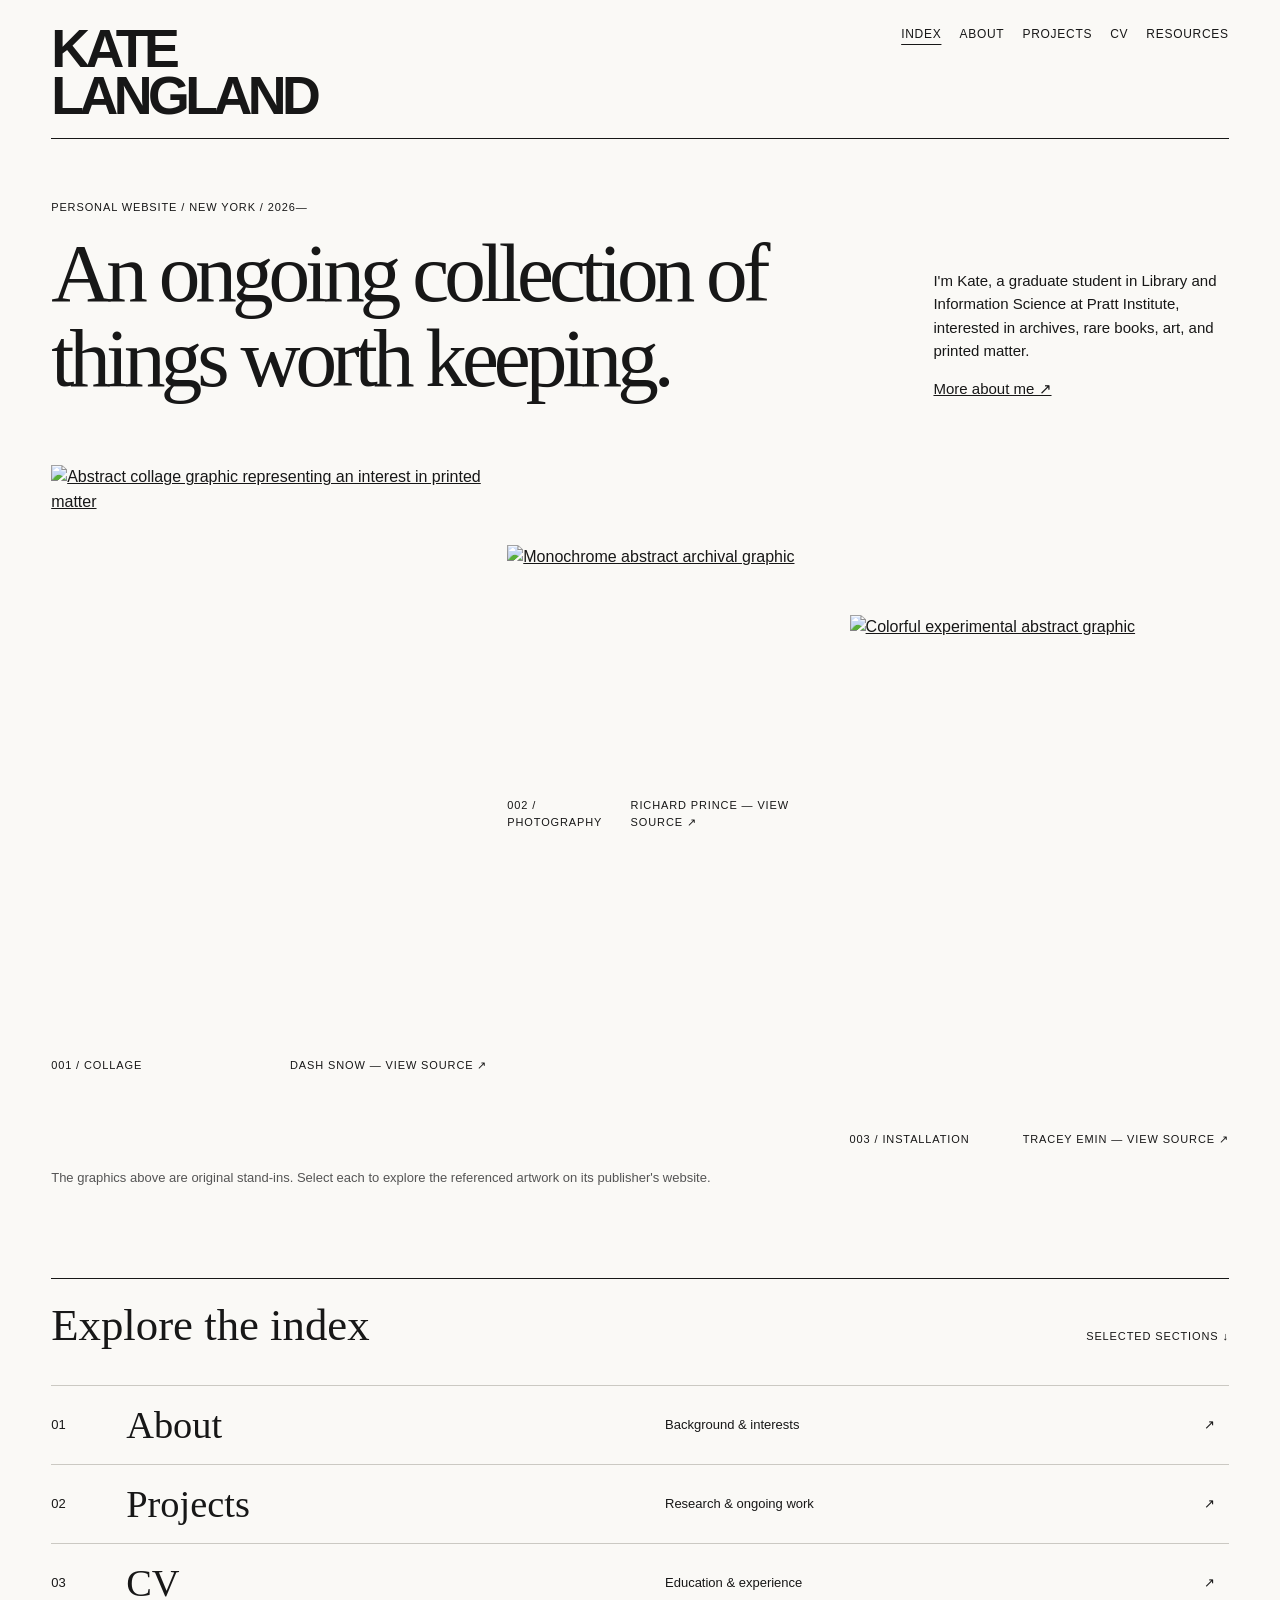
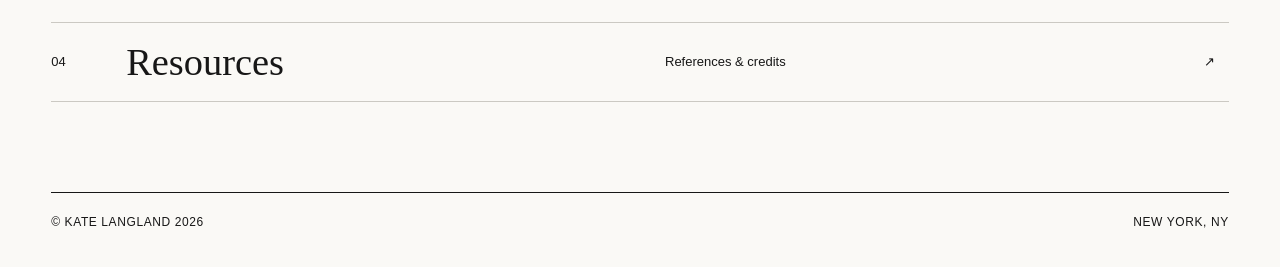
==== index.html @ 87a674a1 "Add files via upload" ====
<!DOCTYPE html>
<html lang="en">
<head>
<meta charset="utf-8">
<meta name="viewport" content="width=device-width, initial-scale=1">
<meta name="description" content="Kate Langland — library and information science, archives, books and art.">
<title>Index — Kate Langland</title>
<link rel="stylesheet" href="style.css">
</head>
<body><div class="wrap">
<header class="site-header"><a class="brand" href="index.html">KATE<br>LANGLAND</a><nav class="site-nav" aria-label="Main navigation"><a href="index.html" aria-current="page">Index</a><a href="about.html">About</a><a href="projects.html">Projects</a><a href="cv.html">CV</a><a href="resources.html">Resources</a></nav></header>
<main><section class="hero"><div><p class="eyebrow">Personal website / New York / 2026—</p><h1>An ongoing collection of things worth keeping.</h1></div><div class="hero-aside"><p>I'm Kate, a graduate student in Library and Information Science at Pratt Institute, interested in archives, rare books, art, and printed matter.</p><a href="about.html">More about me ↗</a></div></section>
<section class="gallery" aria-label="Visual index"><figure class="tall"><a href="https://americansuburbx.com/2011/10/dash-snow-collage.html"><img src="images/printed-matter.svg" alt="Abstract collage graphic representing an interest in printed matter"></a><figcaption class="caption">001 / Collage <span>Dash Snow — view source ↗</span></figcaption></figure><figure class="wide offset"><a href="https://lesoeuvres.pinaultcollection.com/en/artwork/untitled-fashion"><img src="images/archive-study.svg" alt="Monochrome abstract archival graphic"></a><figcaption class="caption">002 / Photography <span>Richard Prince — view source ↗</span></figcaption></figure><figure class="tall lower"><a href="https://www.faurschou.com/journal/tracey-emin-exorcism-of-the-last-painting-i-ever-made"><img src="images/visual-notes.svg" alt="Colorful experimental abstract graphic"></a><figcaption class="caption">003 / Installation <span>Tracey Emin — view source ↗</span></figcaption></figure></section>
<p class="small-note gallery-note">The graphics above are original stand-ins. Select each to explore the referenced artwork on its publisher's website.</p>
<section><div class="section-heading"><h2>Explore the index</h2><span class="eyebrow">Selected sections ↓</span></div><div class="index-list"><a class="index-entry" href="about.html"><span>01</span><strong>About</strong><span class="description">Background &amp; interests</span><span>↗</span></a><a class="index-entry" href="projects.html"><span>02</span><strong>Projects</strong><span class="description">Research &amp; ongoing work</span><span>↗</span></a><a class="index-entry" href="cv.html"><span>03</span><strong>CV</strong><span class="description">Education &amp; experience</span><span>↗</span></a><a class="index-entry" href="resources.html"><span>04</span><strong>Resources</strong><span class="description">References &amp; credits</span><span>↗</span></a></div></section></main>
<footer id="footer"><span>© Kate Langland 2026</span><span>New York, NY</span></footer>
</div></body></html>
---- style.css ----
/* Shared styles for all five pages */
:root { --ink:#171717; --paper:#faf9f6; --line:#cbc9c3; --accent:#b53828; }
* { box-sizing:border-box; }
html { scroll-behavior:smooth; }
body { margin:0; background:var(--paper); color:var(--ink); font:16px/1.55 Arial,Helvetica,sans-serif; }
a { color:inherit; }
a:hover { color:var(--accent); }
a:focus-visible { outline:2px solid var(--accent); outline-offset:4px; }
.wrap { max-width:1440px; margin:0 auto; padding:0 4vw; }
.site-header { display:flex; justify-content:space-between; align-items:flex-start; gap:24px; padding:25px 0 18px; border-bottom:1px solid var(--ink); }
.brand { font-weight:900; font-size:clamp(29px,4.2vw,62px); line-height:.88; letter-spacing:-.085em; text-decoration:none; }
.site-nav { display:flex; flex-wrap:wrap; gap:18px; font-size:12px; text-transform:uppercase; letter-spacing:.06em; }
.site-nav a { text-decoration:none; }
.site-nav a[aria-current="page"] { text-decoration:underline; text-underline-offset:6px; }
h1,h2,h3 { font-family:Georgia,'Times New Roman',serif; font-weight:400; }
p { margin-top:0; }
.eyebrow,.caption { font-size:11px; letter-spacing:.08em; text-transform:uppercase; }
.hero { display:grid; grid-template-columns:1.5fr .55fr; gap:6vw; align-items:end; padding:60px 0 65px; }
.hero h1 { font-size:clamp(48px,6.5vw,100px); letter-spacing:-.06em; line-height:1.02; margin:15px 0 0; }
.hero-aside { max-width:310px; font-size:15px; }
.gallery { display:grid; grid-template-columns:1.15fr .85fr 1fr; align-items:start; gap:20px; }
.gallery figure { margin:0; min-width:0; }
.gallery a { display:block; overflow:hidden; }
.gallery img { display:block; width:100%; object-fit:cover; transition:transform .25s ease; }
.gallery a:hover img { transform:scale(1.025); }
.gallery .tall img { aspect-ratio:3/4; }
.gallery .wide img { aspect-ratio:4/3; }
.gallery .offset { padding-top:80px; }
.gallery .lower { padding-top:150px; }
.caption { display:flex; justify-content:space-between; gap:12px; margin-top:10px; line-height:1.5; }
.gallery-note { margin-top:20px; }
.section-heading { display:flex; justify-content:space-between; align-items:baseline; border-top:1px solid var(--ink); padding-top:12px; margin:90px 0 25px; }
.section-heading h2 { margin:0; font-size:clamp(28px,3.5vw,48px); }
.index-list { border-top:1px solid var(--line); }
.index-entry { display:grid; grid-template-columns:60px 1fr 1fr 25px; gap:15px; align-items:center; border-bottom:1px solid var(--line); padding:17px 0; text-decoration:none; }
.index-entry strong { font:400 clamp(25px,3vw,43px) Georgia,serif; }
.index-entry span { font-size:13px; }
.page-title { font-size:clamp(55px,9vw,135px); line-height:1; letter-spacing:-.07em; margin:58px 0 48px; }
.page-layout { display:grid; grid-template-columns:1fr 1fr; gap:7vw; margin-bottom:70px; }
.lead { font:400 clamp(25px,3vw,42px)/1.2 Georgia,serif; letter-spacing:-.025em; }
.copy { max-width:650px; }
.copy h2 { font-size:28px; margin:30px 0 14px; }
.copy li { margin-bottom:14px; }
.small-note,.date { font-size:13px; color:#555; }
.intro { max-width:800px; margin-bottom:45px; }
.project { display:grid; grid-template-columns:60px 1fr 1fr; gap:20px; border-top:1px solid var(--line); padding:28px 0; }
.project:last-child { border-bottom:1px solid var(--line); }
.project h2 { font-size:clamp(28px,3.5vw,48px); margin:0; }
.project p { margin:0; }
.section-space { margin-top:60px; }
.cv-top { display:flex; justify-content:space-between; gap:25px; align-items:start; margin-bottom:45px; }
.contact { display:flex; flex-direction:column; gap:4px; text-align:right; overflow-wrap:anywhere; }
.cv-section { margin:40px 0; }
.cv-section>h2 { border-top:1px solid var(--ink); padding-top:14px; font-size:28px; }
table { border-collapse:collapse; width:100%; margin:20px 0 35px; }
th,td { border-bottom:1px solid var(--line); text-align:left; vertical-align:top; padding:14px 12px 14px 0; }
th { font-size:11px; text-transform:uppercase; letter-spacing:.06em; }
.job { display:grid; grid-template-columns:1fr 1.6fr; gap:25px; border-bottom:1px solid var(--line); padding:22px 0; }
.job h3 { font-size:24px; margin:0; }
.job p { margin:0 0 6px; }
.skill-list { display:flex; flex-wrap:wrap; gap:10px 28px; padding-left:18px; }
#resource-list { padding-left:20px; }
#footer { border-top:1px solid var(--ink); display:flex; justify-content:space-between; gap:20px; margin-top:90px; padding:20px 0 35px; font-size:12px; text-transform:uppercase; letter-spacing:.05em; }
@media (max-width:750px) { .site-header { display:block; } .site-nav { margin-top:24px; gap:12px; } .hero,.page-layout { grid-template-columns:1fr; } .hero { padding:42px 0; } .gallery { grid-template-columns:1fr 1fr; gap:12px; } .gallery .offset,.gallery .lower { padding-top:0; } .gallery figure:last-child { grid-column:1/-1; width:70%; margin-left:auto; } .caption { display:block; } .caption span { display:block; } .index-entry { grid-template-columns:36px 1fr 20px; } .index-entry .description { display:none; } .project { grid-template-columns:35px 1fr; } .project p { grid-column:2; } .cv-top { display:block; } .contact { text-align:left; } .job { grid-template-columns:1fr; gap:8px; } .section-heading { margin-top:60px; } #footer { flex-direction:column; } }
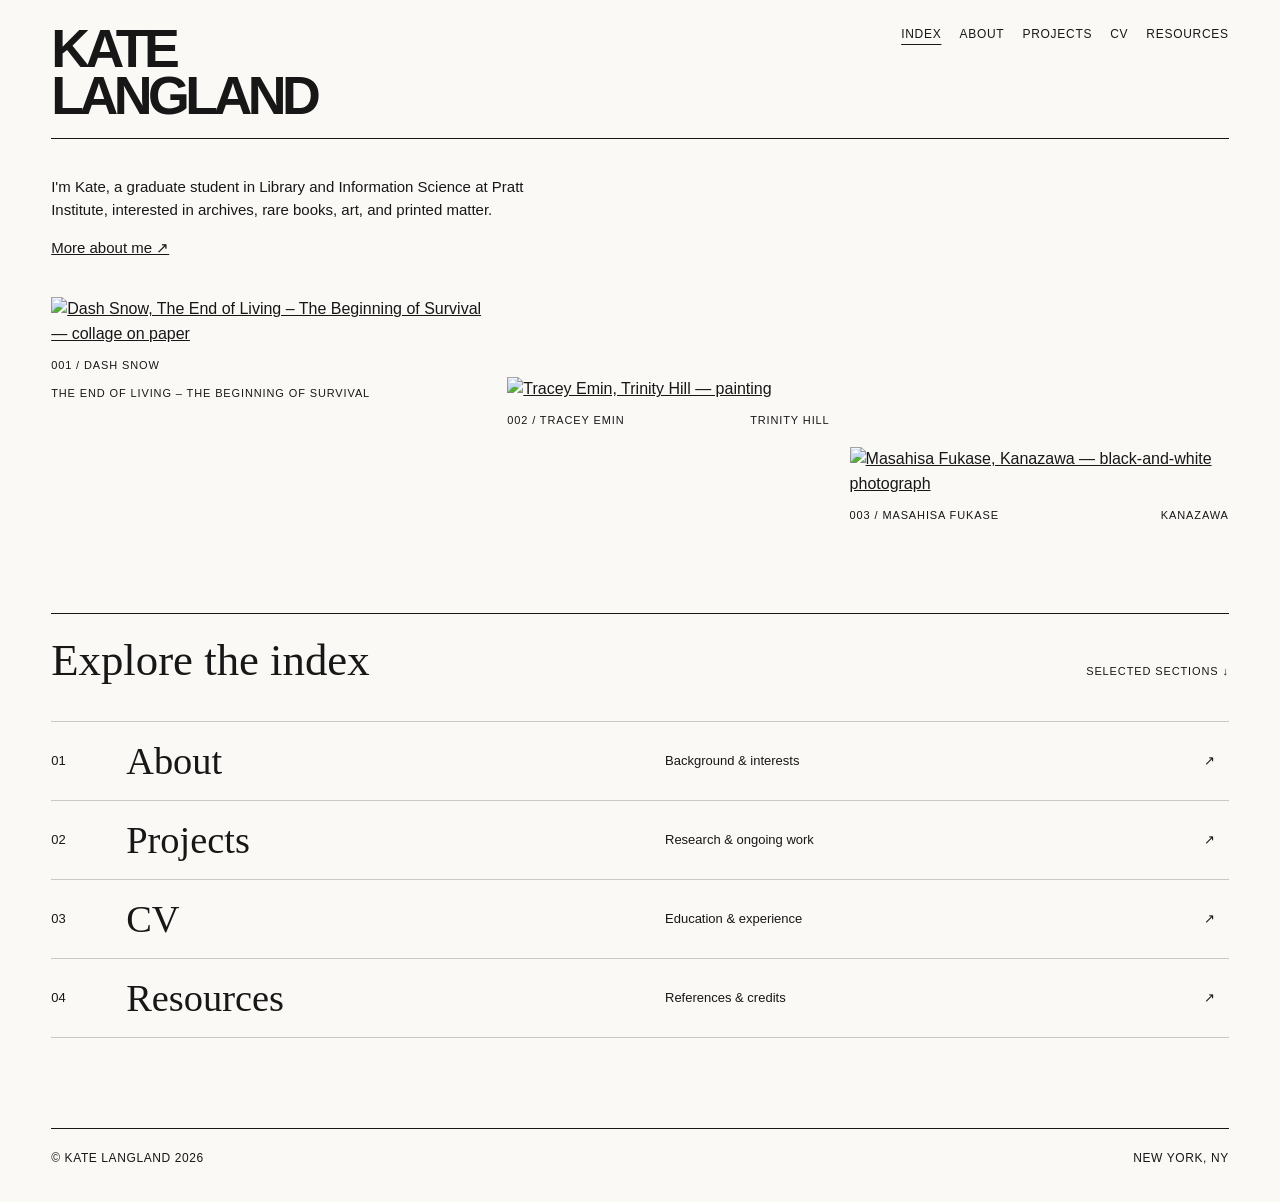
==== commit 670563a1: "Add files via upload" ====
--- a/index.html
+++ b/index.html
@@ -1,17 +1,18 @@
 <!DOCTYPE html>
+
 <html lang="en">
 <head>
-<meta charset="utf-8">
-<meta name="viewport" content="width=device-width, initial-scale=1">
-<meta name="description" content="Kate Langland — library and information science, archives, books and art.">
+<meta charset="utf-8"/>
+<meta content="width=device-width, initial-scale=1" name="viewport"/>
+<meta content="Kate Langland — library and information science, archives, books and art." name="description"/>
 <title>Index — Kate Langland</title>
-<link rel="stylesheet" href="style.css">
+<link href="style.css" rel="stylesheet"/>
 </head>
 <body><div class="wrap">
-<header class="site-header"><a class="brand" href="index.html">KATE<br>LANGLAND</a><nav class="site-nav" aria-label="Main navigation"><a href="index.html" aria-current="page">Index</a><a href="about.html">About</a><a href="projects.html">Projects</a><a href="cv.html">CV</a><a href="resources.html">Resources</a></nav></header>
-<main><section class="hero"><div><p class="eyebrow">Personal website / New York / 2026—</p><h1>An ongoing collection of things worth keeping.</h1></div><div class="hero-aside"><p>I'm Kate, a graduate student in Library and Information Science at Pratt Institute, interested in archives, rare books, art, and printed matter.</p><a href="about.html">More about me ↗</a></div></section>
-<section class="gallery" aria-label="Visual index"><figure class="tall"><a href="https://americansuburbx.com/2011/10/dash-snow-collage.html"><img src="images/printed-matter.svg" alt="Abstract collage graphic representing an interest in printed matter"></a><figcaption class="caption">001 / Collage <span>Dash Snow — view source ↗</span></figcaption></figure><figure class="wide offset"><a href="https://lesoeuvres.pinaultcollection.com/en/artwork/untitled-fashion"><img src="images/archive-study.svg" alt="Monochrome abstract archival graphic"></a><figcaption class="caption">002 / Photography <span>Richard Prince — view source ↗</span></figcaption></figure><figure class="tall lower"><a href="https://www.faurschou.com/journal/tracey-emin-exorcism-of-the-last-painting-i-ever-made"><img src="images/visual-notes.svg" alt="Colorful experimental abstract graphic"></a><figcaption class="caption">003 / Installation <span>Tracey Emin — view source ↗</span></figcaption></figure></section>
-<p class="small-note gallery-note">The graphics above are original stand-ins. Select each to explore the referenced artwork on its publisher's website.</p>
+<header class="site-header"><a class="brand" href="index.html">KATE<br/>LANGLAND</a><nav aria-label="Main navigation" class="site-nav"><a aria-current="page" href="index.html">Index</a><a href="about.html">About</a><a href="projects.html">Projects</a><a href="cv.html">CV</a><a href="resources.html">Resources</a></nav></header>
+<main><section class="home-intro"><div class="hero-aside"><p>I'm Kate, a graduate student in Library and Information Science at Pratt Institute, interested in archives, rare books, art, and printed matter.</p><a href="about.html">More about me ↗</a></div></section>
+<section aria-label="Visual index" class="gallery"><figure class="wide"><a aria-label="Learn more about Dash Snow" href="https://americansuburbx.com/2011/10/dash-snow-collage.html"><img alt="Dash Snow, The End of Living – The Beginning of Survival — collage on paper" loading="lazy" src="images/dash-snow-the-end-of-living.jpg"/></a><figcaption class="caption"><span>001 / Dash Snow</span><span>The End of Living – The Beginning of Survival</span></figcaption></figure><figure class="tall offset"><a aria-label="Learn more about Tracey Emin" href="https://www.traceyeminstudio.com/"><img alt="Tracey Emin, Trinity Hill — painting" loading="lazy" src="images/tracey-emin-trinity-hill.jpg"/></a><figcaption class="caption"><span>002 / Tracey Emin</span><span>Trinity Hill</span></figcaption></figure><figure class="wide lower"><a aria-label="Learn more about Masahisa Fukase" href="https://www.ragoarts.com/"><img alt="Masahisa Fukase, Kanazawa — black-and-white photograph" loading="lazy" src="images/masahisa-fukase-kanazawa.jpg"/></a><figcaption class="caption"><span>003 / Masahisa Fukase</span><span>Kanazawa</span></figcaption></figure></section>
+
 <section><div class="section-heading"><h2>Explore the index</h2><span class="eyebrow">Selected sections ↓</span></div><div class="index-list"><a class="index-entry" href="about.html"><span>01</span><strong>About</strong><span class="description">Background &amp; interests</span><span>↗</span></a><a class="index-entry" href="projects.html"><span>02</span><strong>Projects</strong><span class="description">Research &amp; ongoing work</span><span>↗</span></a><a class="index-entry" href="cv.html"><span>03</span><strong>CV</strong><span class="description">Education &amp; experience</span><span>↗</span></a><a class="index-entry" href="resources.html"><span>04</span><strong>Resources</strong><span class="description">References &amp; credits</span><span>↗</span></a></div></section></main>
 <footer id="footer"><span>© Kate Langland 2026</span><span>New York, NY</span></footer>
 </div></body></html>
--- a/style.css
+++ b/style.css
@@ -62,3 +62,13 @@
 #resource-list { padding-left:20px; }
 #footer { border-top:1px solid var(--ink); display:flex; justify-content:space-between; gap:20px; margin-top:90px; padding:20px 0 35px; font-size:12px; text-transform:uppercase; letter-spacing:.05em; }
 @media (max-width:750px) { .site-header { display:block; } .site-nav { margin-top:24px; gap:12px; } .hero,.page-layout { grid-template-columns:1fr; } .hero { padding:42px 0; } .gallery { grid-template-columns:1fr 1fr; gap:12px; } .gallery .offset,.gallery .lower { padding-top:0; } .gallery figure:last-child { grid-column:1/-1; width:70%; margin-left:auto; } .caption { display:block; } .caption span { display:block; } .index-entry { grid-template-columns:36px 1fr 20px; } .index-entry .description { display:none; } .project { grid-template-columns:35px 1fr; } .project p { grid-column:2; } .cv-top { display:block; } .contact { text-align:left; } .job { grid-template-columns:1fr; gap:8px; } .section-heading { margin-top:60px; } #footer { flex-direction:column; } }
+
+/* Preserve the complete artworks without cropping. */
+.gallery img { height:auto; object-fit:contain; }
+.gallery .tall img, .gallery .wide img { aspect-ratio:auto; }
+.gallery .caption { flex-wrap:wrap; }
+
+/* Minimal homepage introduction */
+.home-intro { padding: 36px 0 38px; }
+.home-intro .hero-aside { max-width: 530px; }
+.home-intro .hero-aside p { margin-top: 0; }
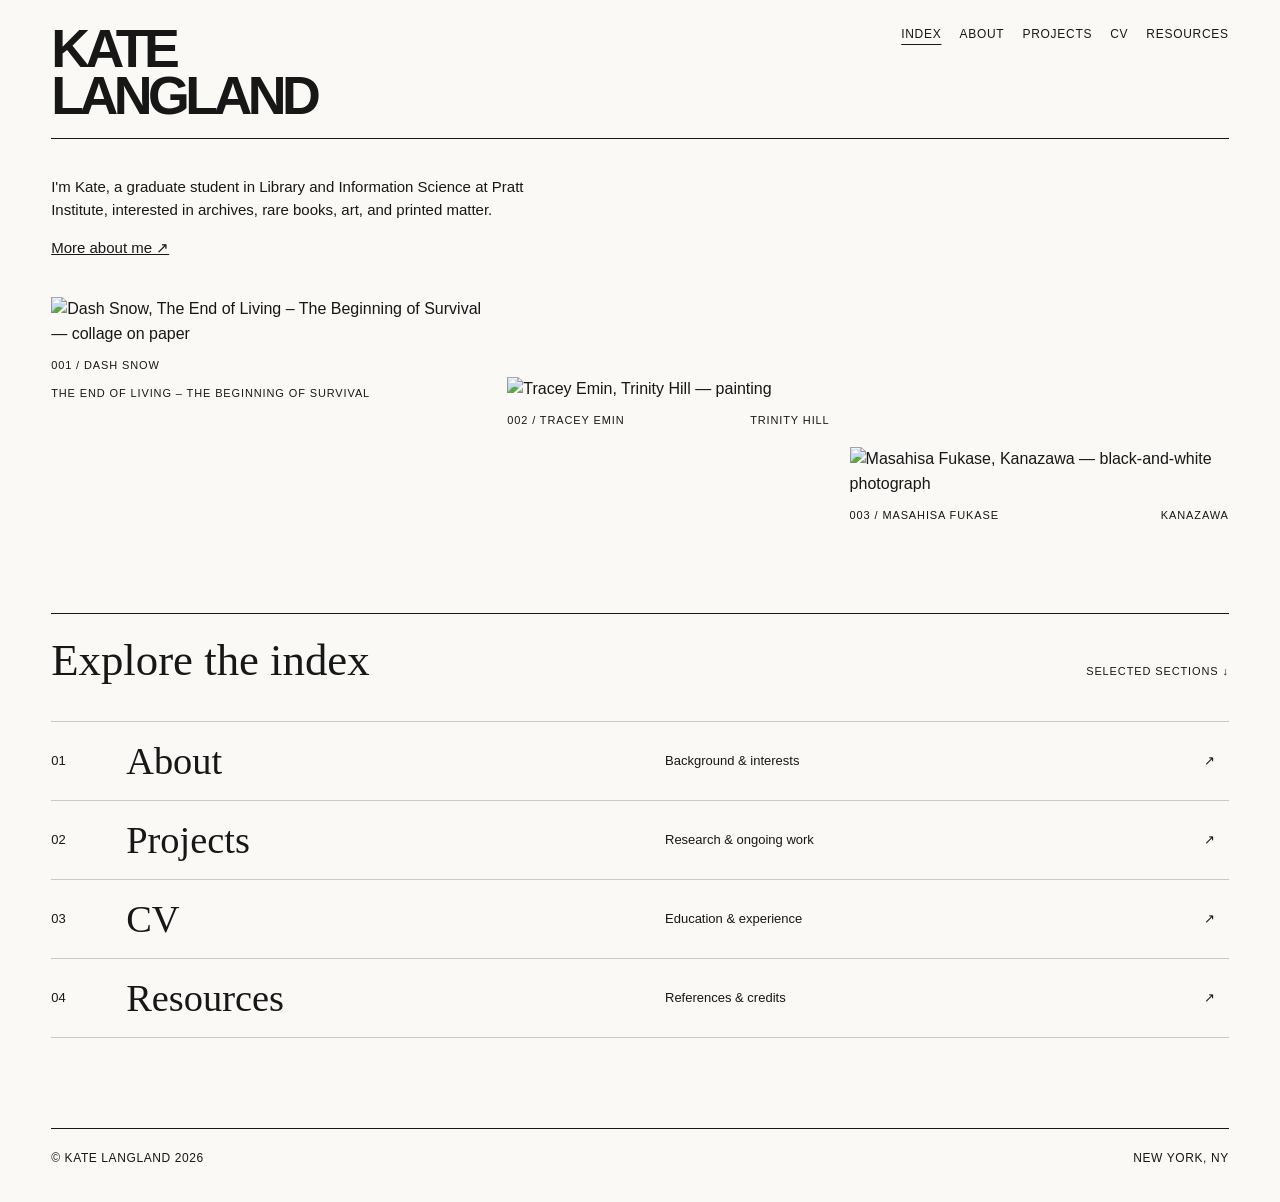
==== commit 0c985fa0: "Add files via upload" ====
--- a/index.html
+++ b/index.html
@@ -1,5 +1,4 @@
 <!DOCTYPE html>
-
 <html lang="en">
 <head>
 <meta charset="utf-8"/>
@@ -11,8 +10,7 @@
 <body><div class="wrap">
 <header class="site-header"><a class="brand" href="index.html">KATE<br/>LANGLAND</a><nav aria-label="Main navigation" class="site-nav"><a aria-current="page" href="index.html">Index</a><a href="about.html">About</a><a href="projects.html">Projects</a><a href="cv.html">CV</a><a href="resources.html">Resources</a></nav></header>
 <main><section class="home-intro"><div class="hero-aside"><p>I'm Kate, a graduate student in Library and Information Science at Pratt Institute, interested in archives, rare books, art, and printed matter.</p><a href="about.html">More about me ↗</a></div></section>
-<section aria-label="Visual index" class="gallery"><figure class="wide"><a aria-label="Learn more about Dash Snow" href="https://americansuburbx.com/2011/10/dash-snow-collage.html"><img alt="Dash Snow, The End of Living – The Beginning of Survival — collage on paper" loading="lazy" src="images/dash-snow-the-end-of-living.jpg"/></a><figcaption class="caption"><span>001 / Dash Snow</span><span>The End of Living – The Beginning of Survival</span></figcaption></figure><figure class="tall offset"><a aria-label="Learn more about Tracey Emin" href="https://www.traceyeminstudio.com/"><img alt="Tracey Emin, Trinity Hill — painting" loading="lazy" src="images/tracey-emin-trinity-hill.jpg"/></a><figcaption class="caption"><span>002 / Tracey Emin</span><span>Trinity Hill</span></figcaption></figure><figure class="wide lower"><a aria-label="Learn more about Masahisa Fukase" href="https://www.ragoarts.com/"><img alt="Masahisa Fukase, Kanazawa — black-and-white photograph" loading="lazy" src="images/masahisa-fukase-kanazawa.jpg"/></a><figcaption class="caption"><span>003 / Masahisa Fukase</span><span>Kanazawa</span></figcaption></figure></section>
-
+<section aria-label="Visual index" class="gallery"><figure class="wide"><img alt="Dash Snow, The End of Living – The Beginning of Survival — collage on paper" loading="lazy" src="images/dashsnow.jpg"/><figcaption class="caption"><span>001 / Dash Snow</span><span>The End of Living – The Beginning of Survival</span></figcaption></figure><figure class="tall offset"><img alt="Tracey Emin, Trinity Hill — painting" loading="lazy" src="images/traceyemin.jpg"/><figcaption class="caption"><span>002 / Tracey Emin</span><span>Trinity Hill</span></figcaption></figure><figure class="wide lower"><img alt="Masahisa Fukase, Kanazawa — black-and-white photograph" loading="lazy" src="images/masahisafukase.jpg"/><figcaption class="caption"><span>003 / Masahisa Fukase</span><span>Kanazawa</span></figcaption></figure></section>
 <section><div class="section-heading"><h2>Explore the index</h2><span class="eyebrow">Selected sections ↓</span></div><div class="index-list"><a class="index-entry" href="about.html"><span>01</span><strong>About</strong><span class="description">Background &amp; interests</span><span>↗</span></a><a class="index-entry" href="projects.html"><span>02</span><strong>Projects</strong><span class="description">Research &amp; ongoing work</span><span>↗</span></a><a class="index-entry" href="cv.html"><span>03</span><strong>CV</strong><span class="description">Education &amp; experience</span><span>↗</span></a><a class="index-entry" href="resources.html"><span>04</span><strong>Resources</strong><span class="description">References &amp; credits</span><span>↗</span></a></div></section></main>
 <footer id="footer"><span>© Kate Langland 2026</span><span>New York, NY</span></footer>
 </div></body></html>
--- a/style.css
+++ b/style.css
@@ -72,3 +72,7 @@
 .home-intro { padding: 36px 0 38px; }
 .home-intro .hero-aside { max-width: 530px; }
 .home-intro .hero-aside p { margin-top: 0; }
+
+/* Final JPEG gallery: preserve original proportions without cropping. */
+.gallery img { width: 100%; height: auto; object-fit: contain; }
+.gallery .wide img, .gallery .tall img { aspect-ratio: auto; }
